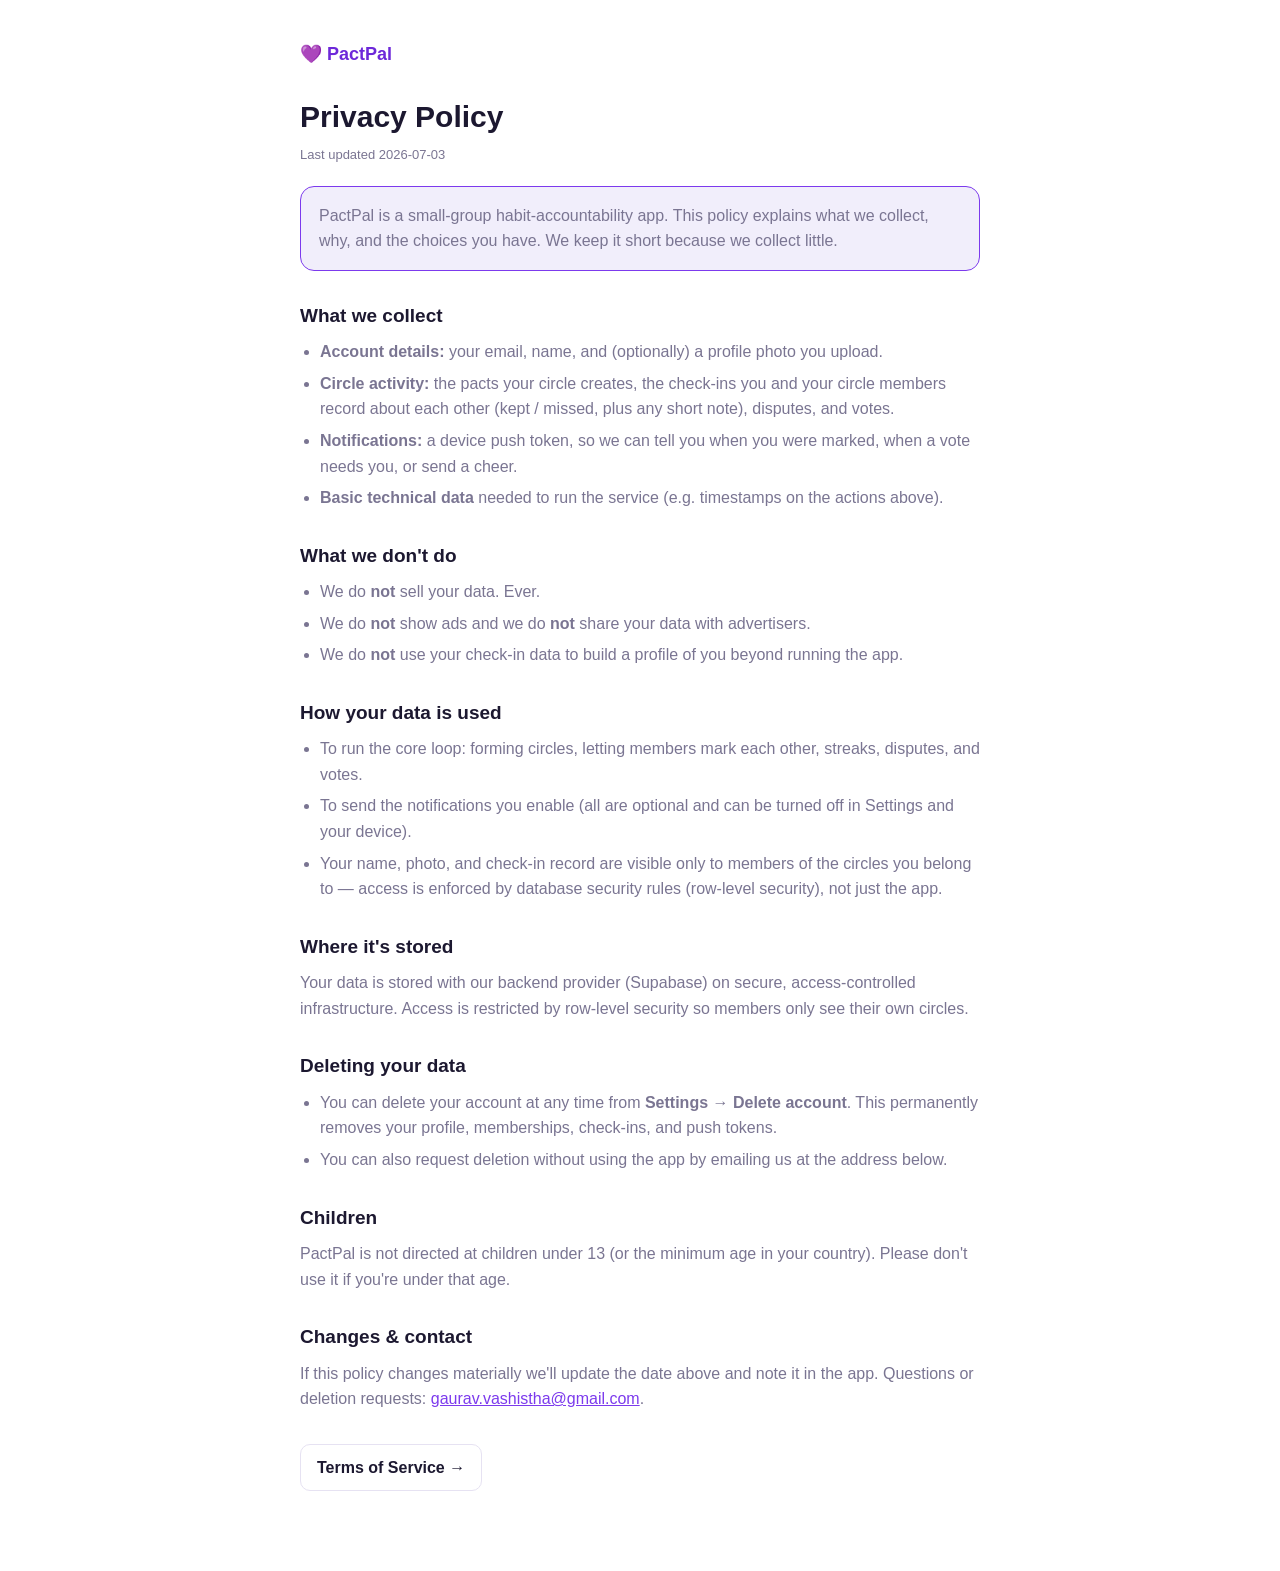
==== privacy/index.html @ 87916ebb "PactPal Privacy Policy + Terms (GitHub Pages) Co-Authored-By: Claude Opus 4.8 <noreply@anthropic.com" ====
<!doctype html>
<html lang="en">
<head>
  <meta charset="utf-8">
  <meta name="viewport" content="width=device-width, initial-scale=1">
  <title>PactPal — Privacy Policy</title>
  <link rel="stylesheet" href="../style.css">
</head>
<body>
  <div class="wrap">
    <header><a class="brand" href="../">💜 PactPal</a></header>
    <h1>Privacy Policy</h1>
    <p class="updated">Last updated 2026-07-03</p>
    <p class="intro">PactPal is a small-group habit-accountability app. This policy explains what we collect, why, and the choices you have. We keep it short because we collect little.</p>

    <h2>What we collect</h2>
    <ul>
      <li><strong>Account details:</strong> your email, name, and (optionally) a profile photo you upload.</li>
      <li><strong>Circle activity:</strong> the pacts your circle creates, the check-ins you and your circle members record about each other (kept / missed, plus any short note), disputes, and votes.</li>
      <li><strong>Notifications:</strong> a device push token, so we can tell you when you were marked, when a vote needs you, or send a cheer.</li>
      <li><strong>Basic technical data</strong> needed to run the service (e.g. timestamps on the actions above).</li>
    </ul>

    <h2>What we don't do</h2>
    <ul>
      <li>We do <strong>not</strong> sell your data. Ever.</li>
      <li>We do <strong>not</strong> show ads and we do <strong>not</strong> share your data with advertisers.</li>
      <li>We do <strong>not</strong> use your check-in data to build a profile of you beyond running the app.</li>
    </ul>

    <h2>How your data is used</h2>
    <ul>
      <li>To run the core loop: forming circles, letting members mark each other, streaks, disputes, and votes.</li>
      <li>To send the notifications you enable (all are optional and can be turned off in Settings and your device).</li>
      <li>Your name, photo, and check-in record are visible only to members of the circles you belong to — access is enforced by database security rules (row-level security), not just the app.</li>
    </ul>

    <h2>Where it's stored</h2>
    <p>Your data is stored with our backend provider (Supabase) on secure, access-controlled infrastructure. Access is restricted by row-level security so members only see their own circles.</p>

    <h2>Deleting your data</h2>
    <ul>
      <li>You can delete your account at any time from <strong>Settings → Delete account</strong>. This permanently removes your profile, memberships, check-ins, and push tokens.</li>
      <li>You can also request deletion without using the app by emailing us at the address below.</li>
    </ul>

    <h2>Children</h2>
    <p>PactPal is not directed at children under 13 (or the minimum age in your country). Please don't use it if you're under that age.</p>

    <h2>Changes &amp; contact</h2>
    <p>If this policy changes materially we'll update the date above and note it in the app. Questions or deletion requests: <a href="mailto:gaurav.vashistha@gmail.com">gaurav.vashistha@gmail.com</a>.</p>

    <div class="nav"><a href="../terms/">Terms of Service →</a></div>
  </div>
</body>
</html>
---- style.css ----
:root {
  --bg: #ffffff;
  --surface: #f1eefb;
  --text: #1c1830;
  --muted: #7a7592;
  --primary: #7c3aed;
  --primary-dark: #6d28d9;
  --border: #e6e2f2;
}
@media (prefers-color-scheme: dark) {
  :root {
    --bg: #1a1726;
    --surface: #2a2640;
    --text: #ece9f6;
    --muted: #a9a3c2;
    --primary: #a78bfa;
    --primary-dark: #c4b5fd;
    --border: #3a3553;
  }
}
* { box-sizing: border-box; }
html { -webkit-text-size-adjust: 100%; }
body {
  margin: 0;
  background: var(--bg);
  color: var(--text);
  font: 16px/1.6 -apple-system, BlinkMacSystemFont, "Segoe UI", Roboto, Helvetica, Arial, sans-serif;
}
.wrap { max-width: 720px; margin: 0 auto; padding: 40px 20px 80px; }
header a.brand { display: inline-flex; align-items: center; gap: 8px; text-decoration: none; color: var(--primary-dark); font-weight: 800; font-size: 18px; }
h1 { font-size: 30px; font-weight: 800; margin: 24px 0 4px; }
.updated { color: var(--muted); font-size: 13px; margin: 0 0 20px; }
.intro { background: var(--surface); border: 1px solid var(--primary); border-radius: 14px; padding: 16px 18px; margin: 0 0 28px; }
h2 { font-size: 19px; font-weight: 800; margin: 30px 0 8px; }
p, li { color: var(--muted); }
h2 + p, h2 + ul { margin-top: 0; }
a { color: var(--primary); }
ul { padding-left: 20px; }
li { margin: 6px 0; }
.nav { margin: 32px 0 0; display: flex; gap: 14px; flex-wrap: wrap; }
.nav a { display: inline-block; padding: 10px 16px; border: 1px solid var(--border); border-radius: 10px; text-decoration: none; color: var(--text); font-weight: 600; }
.hero { text-align: center; padding: 40px 0 10px; }
.hero h1 { font-size: 34px; }
.hero p { max-width: 520px; margin: 8px auto 0; }
.cards { display: grid; gap: 16px; margin-top: 32px; }
.card { border: 1px solid var(--border); border-radius: 14px; padding: 20px 22px; text-decoration: none; color: var(--text); display: block; }
.card:hover { border-color: var(--primary); }
.card h3 { margin: 0 0 6px; font-size: 18px; }
.card p { margin: 0; }
footer { margin-top: 48px; color: var(--muted); font-size: 13px; text-align: center; }
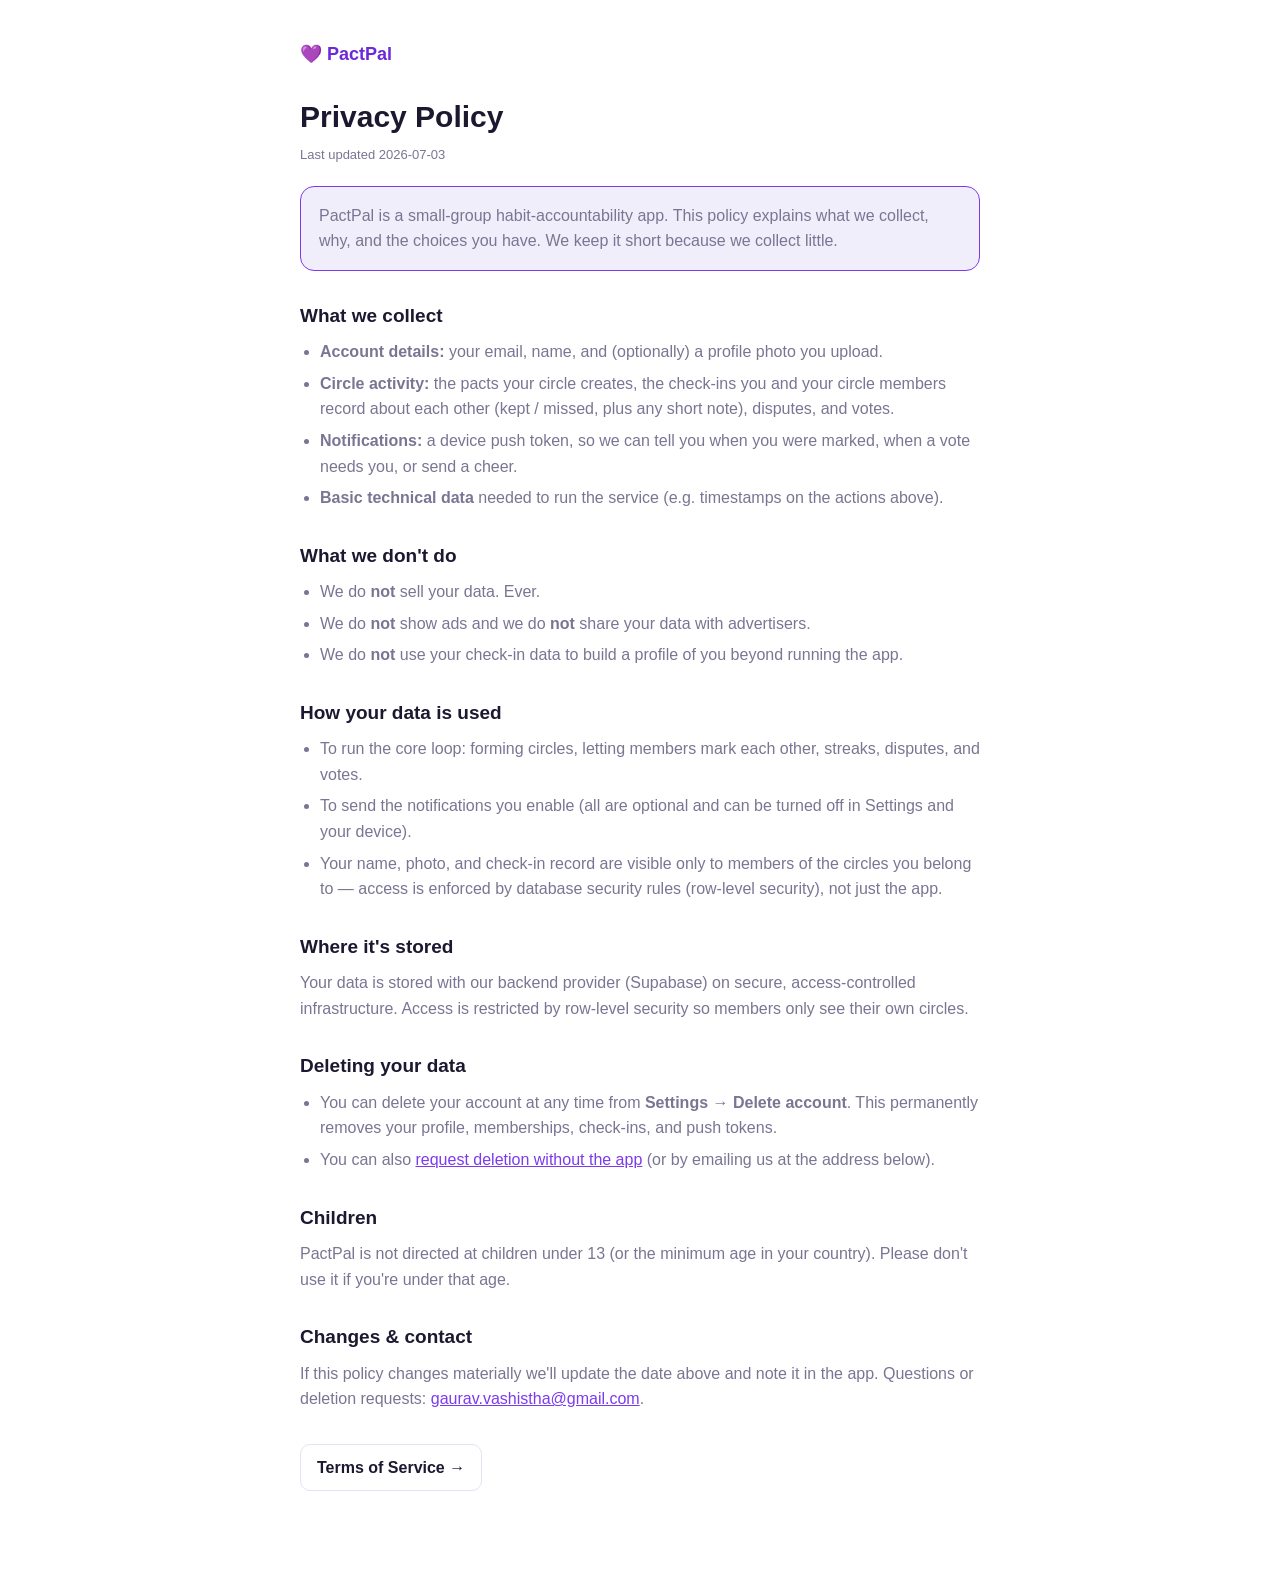
==== commit febfc914: "Add account-deletion request page (Play deletion-URL requirement) Co-Authored-By: Claude Opus 4.8 <n" ====
--- a/privacy/index.html
+++ b/privacy/index.html
@@ -41,7 +41,7 @@
     <h2>Deleting your data</h2>
     <ul>
       <li>You can delete your account at any time from <strong>Settings → Delete account</strong>. This permanently removes your profile, memberships, check-ins, and push tokens.</li>
-      <li>You can also request deletion without using the app by emailing us at the address below.</li>
+      <li>You can also <a href="../delete-account/">request deletion without the app</a> (or by emailing us at the address below).</li>
     </ul>
 
     <h2>Children</h2>
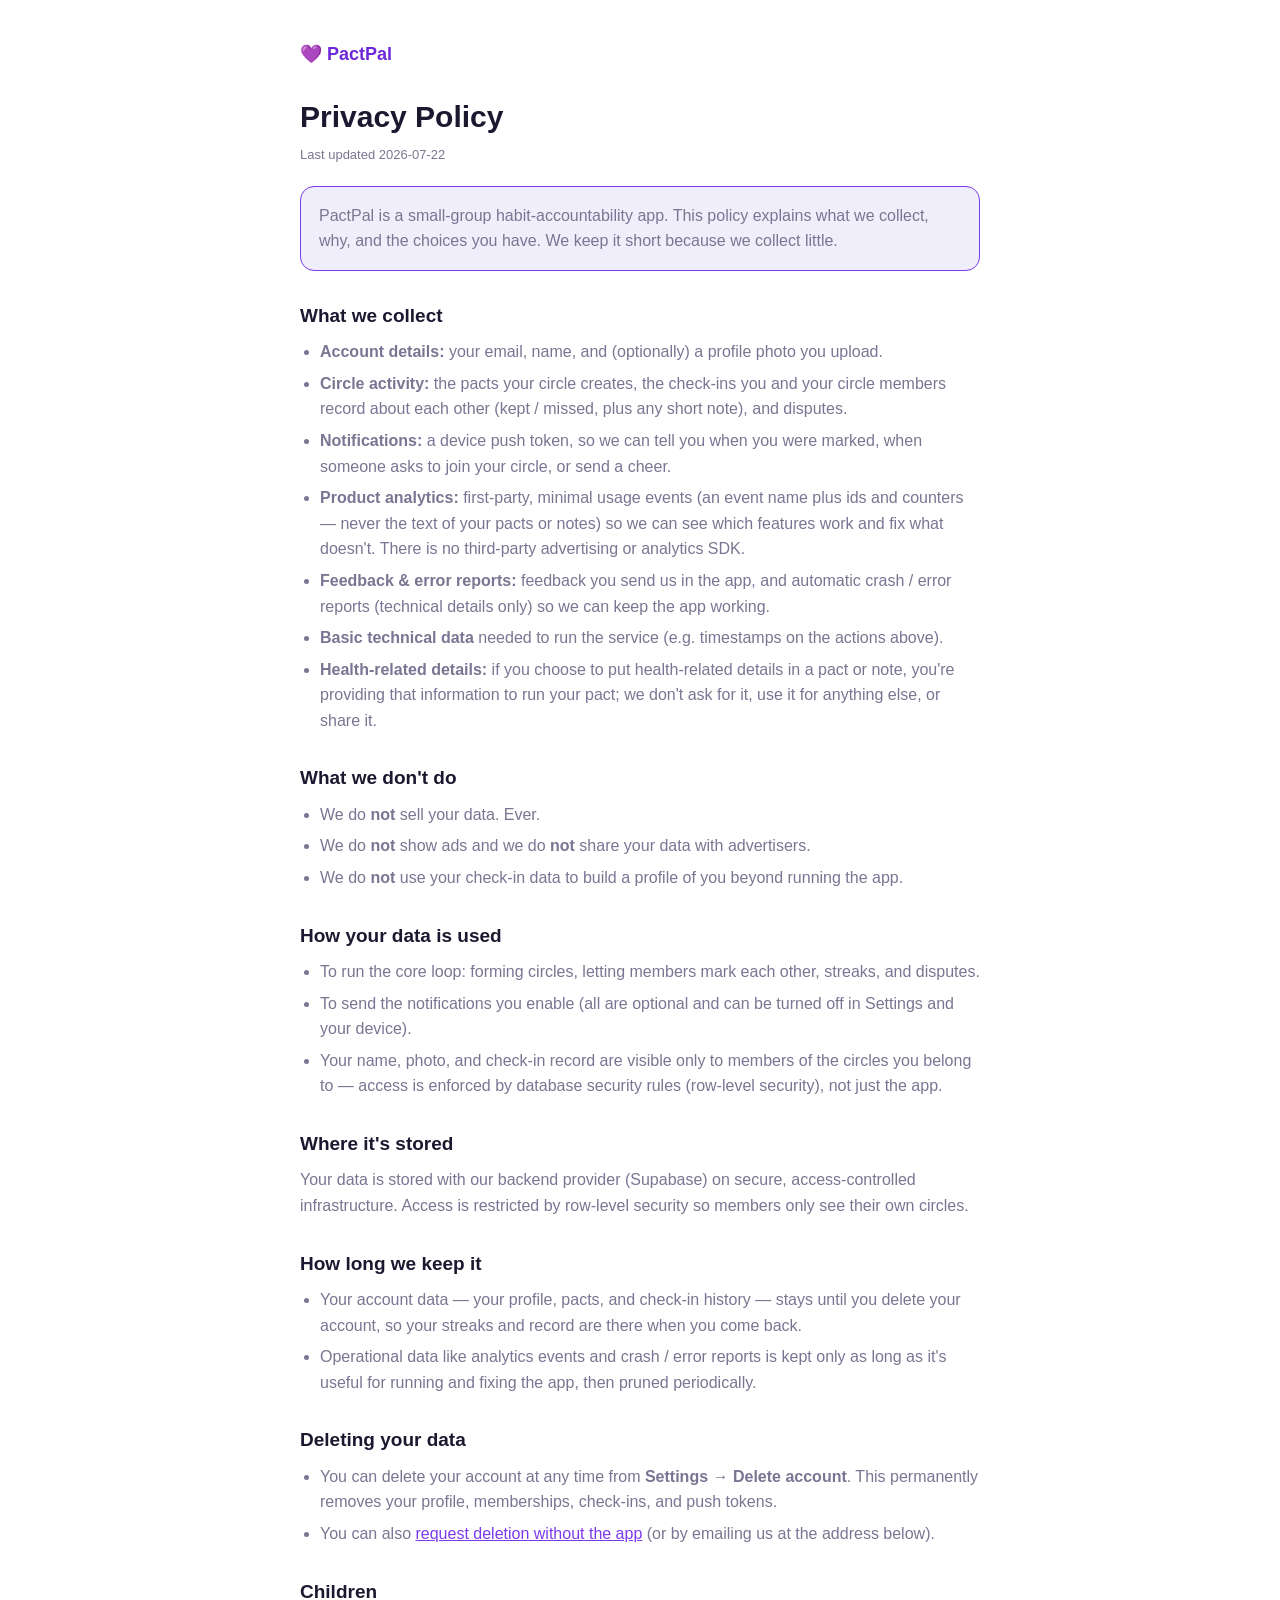
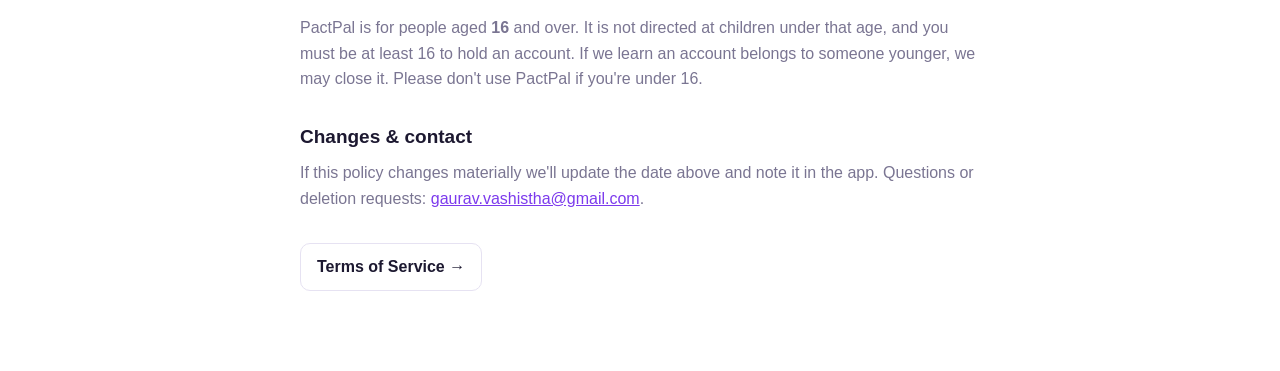
==== commit f43e6d8c: "legal: privacy/liability refresh — 16+, ACL saver + liability cap, governing law, health/analytics/r" ====
--- a/privacy/index.html
+++ b/privacy/index.html
@@ -10,15 +10,18 @@
   <div class="wrap">
     <header><a class="brand" href="../">💜 PactPal</a></header>
     <h1>Privacy Policy</h1>
-    <p class="updated">Last updated 2026-07-03</p>
+    <p class="updated">Last updated 2026-07-22</p>
     <p class="intro">PactPal is a small-group habit-accountability app. This policy explains what we collect, why, and the choices you have. We keep it short because we collect little.</p>
 
     <h2>What we collect</h2>
     <ul>
       <li><strong>Account details:</strong> your email, name, and (optionally) a profile photo you upload.</li>
-      <li><strong>Circle activity:</strong> the pacts your circle creates, the check-ins you and your circle members record about each other (kept / missed, plus any short note), disputes, and votes.</li>
-      <li><strong>Notifications:</strong> a device push token, so we can tell you when you were marked, when a vote needs you, or send a cheer.</li>
+      <li><strong>Circle activity:</strong> the pacts your circle creates, the check-ins you and your circle members record about each other (kept / missed, plus any short note), and disputes.</li>
+      <li><strong>Notifications:</strong> a device push token, so we can tell you when you were marked, when someone asks to join your circle, or send a cheer.</li>
+      <li><strong>Product analytics:</strong> first-party, minimal usage events (an event name plus ids and counters — never the text of your pacts or notes) so we can see which features work and fix what doesn't. There is no third-party advertising or analytics SDK.</li>
+      <li><strong>Feedback &amp; error reports:</strong> feedback you send us in the app, and automatic crash / error reports (technical details only) so we can keep the app working.</li>
       <li><strong>Basic technical data</strong> needed to run the service (e.g. timestamps on the actions above).</li>
+      <li><strong>Health-related details:</strong> if you choose to put health-related details in a pact or note, you're providing that information to run your pact; we don't ask for it, use it for anything else, or share it.</li>
     </ul>
 
     <h2>What we don't do</h2>
@@ -30,13 +33,19 @@
 
     <h2>How your data is used</h2>
     <ul>
-      <li>To run the core loop: forming circles, letting members mark each other, streaks, disputes, and votes.</li>
+      <li>To run the core loop: forming circles, letting members mark each other, streaks, and disputes.</li>
       <li>To send the notifications you enable (all are optional and can be turned off in Settings and your device).</li>
       <li>Your name, photo, and check-in record are visible only to members of the circles you belong to — access is enforced by database security rules (row-level security), not just the app.</li>
     </ul>
 
     <h2>Where it's stored</h2>
     <p>Your data is stored with our backend provider (Supabase) on secure, access-controlled infrastructure. Access is restricted by row-level security so members only see their own circles.</p>
+
+    <h2>How long we keep it</h2>
+    <ul>
+      <li>Your account data — your profile, pacts, and check-in history — stays until you delete your account, so your streaks and record are there when you come back.</li>
+      <li>Operational data like analytics events and crash / error reports is kept only as long as it's useful for running and fixing the app, then pruned periodically.</li>
+    </ul>
 
     <h2>Deleting your data</h2>
     <ul>
@@ -45,7 +54,7 @@
     </ul>
 
     <h2>Children</h2>
-    <p>PactPal is not directed at children under 13 (or the minimum age in your country). Please don't use it if you're under that age.</p>
+    <p>PactPal is for people aged <strong>16</strong> and over. It is not directed at children under that age, and you must be at least 16 to hold an account. If we learn an account belongs to someone younger, we may close it. Please don't use PactPal if you're under 16.</p>
 
     <h2>Changes &amp; contact</h2>
     <p>If this policy changes materially we'll update the date above and note it in the app. Questions or deletion requests: <a href="mailto:gaurav.vashistha@gmail.com">gaurav.vashistha@gmail.com</a>.</p>
